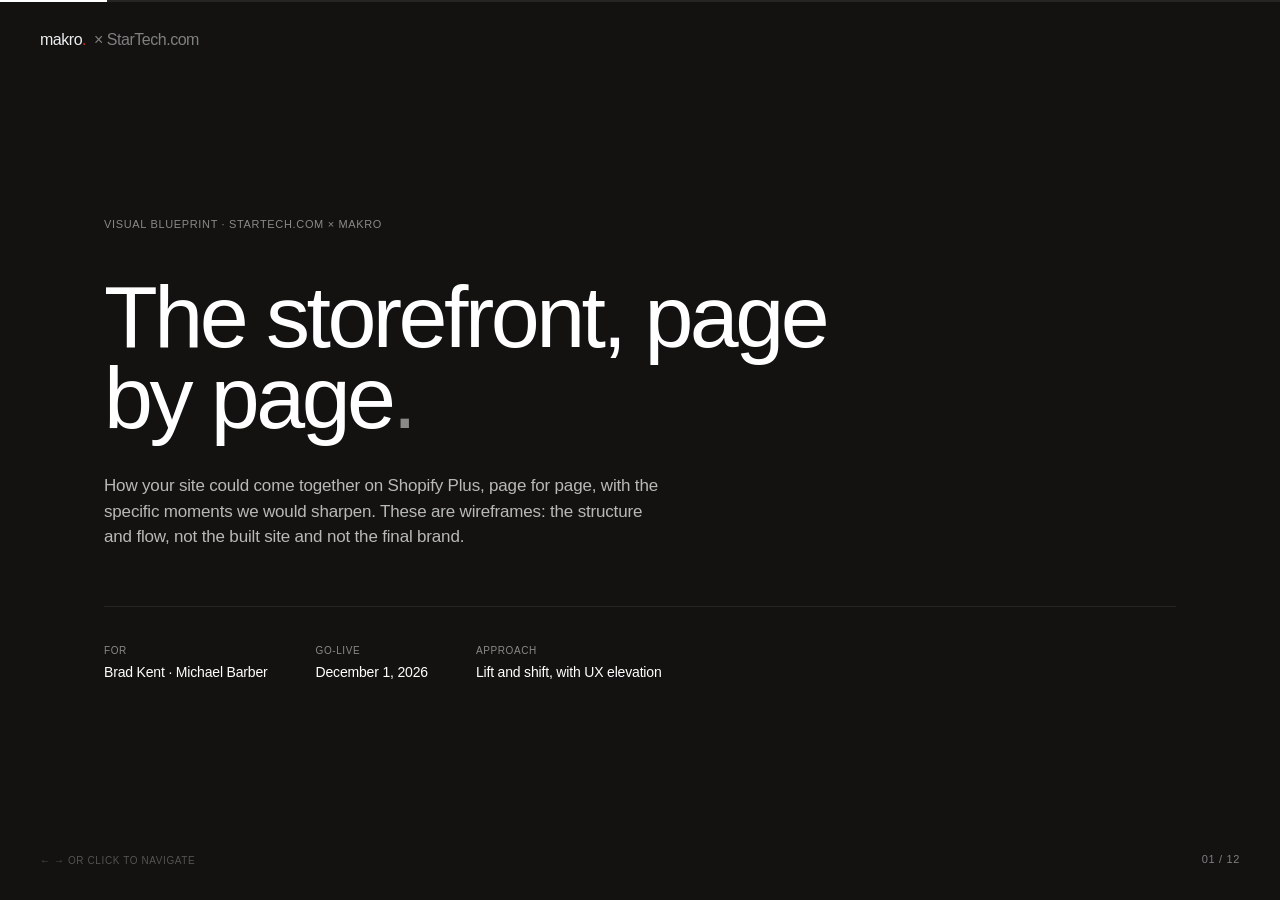
==== index.html @ 4f915ea7 "Add StarTech visual blueprint deck Interactive wireframe deck plus 9 wireframes and design-system CS" ====
<!DOCTYPE html>
<html lang="en">
<head>
<meta charset="UTF-8">
<meta name="viewport" content="width=device-width, initial-scale=1.0">
<title>StarTech.com × Makro · Visual Blueprint</title>
<style>
:root {
  --bg:#131210; --bg-elevated:#1c1a17;
  --light:#F5F2ED; --text:#FFFFFF; --text-90:rgba(255,255,255,.90); --text-70:rgba(255,255,255,.70); --text-50:rgba(255,255,255,.50); --text-30:rgba(255,255,255,.30);
  --text-dark:#131210; --text-dark-70:rgba(19,18,16,.70); --text-dark-50:rgba(19,18,16,.50);
  --line:rgba(255,255,255,.08); --line-strong:rgba(255,255,255,.15); --line-subtle:rgba(255,255,255,.04);
  --red:#E53935; --green:#4CAF50;
  --font:'PP Neue Montreal',-apple-system,BlinkMacSystemFont,'Helvetica Neue','Inter',sans-serif;
  --t-body-lg:1.0625rem; --t-body:1rem; --t-sm:.875rem; --t-xs:.75rem; --t-label:.6875rem; --t-h3:1.25rem; --t-display:clamp(2rem,4vw,3rem);
  --tr-hero:-0.04em; --tr-display:-0.03em; --tr-label:.06em; --tr-body:-0.011em; --lh-body:1.55; --r-sm:3px; --ease-out:cubic-bezier(0.16,1,0.3,1);
}
*,*::before,*::after{box-sizing:border-box;margin:0;padding:0;}
html,body{overflow:hidden;height:100vh;-webkit-font-smoothing:antialiased;}
body{font-family:var(--font);font-size:var(--t-body);line-height:var(--lh-body);letter-spacing:var(--tr-body);color:var(--text);background:var(--bg);}
.progress{position:fixed;top:0;left:0;right:0;height:2px;z-index:100;background:var(--line);}
.progress .fill{height:100%;background:var(--text);width:0%;transition:width 400ms var(--ease-out);}
.slide-num{position:fixed;bottom:32px;right:40px;font-size:var(--t-label);letter-spacing:var(--tr-label);text-transform:uppercase;color:var(--text-50);z-index:100;font-variant-numeric:tabular-nums;mix-blend-mode:difference;}
.nav-hint{position:fixed;bottom:32px;left:40px;font-size:10px;letter-spacing:var(--tr-label);text-transform:uppercase;color:var(--text-30);z-index:100;mix-blend-mode:difference;}
.logo-fixed{position:fixed;top:28px;left:40px;font-size:16px;font-weight:500;letter-spacing:var(--tr-display);z-index:100;color:var(--text);mix-blend-mode:difference;}
.logo-fixed .dot{color:var(--red);} .logo-fixed .client{color:var(--text-50);font-weight:400;margin-left:8px;}
.slide{position:fixed;inset:0;width:100vw;height:100vh;display:flex;opacity:0;pointer-events:none;transition:opacity 500ms var(--ease-out),transform 500ms var(--ease-out);transform:translateY(20px);overflow:hidden;}
.slide.active{opacity:1;pointer-events:auto;transform:translateY(0);}
.slide.dark{background:var(--bg);color:var(--text);}
.s-inner{width:100%;max-width:1200px;margin:0 auto;padding:60px 64px;display:flex;flex-direction:column;justify-content:center;}
.eyebrow{font-size:var(--t-label);letter-spacing:var(--tr-label);text-transform:uppercase;margin-bottom:24px;color:var(--text-50);}
.em{font-weight:400;color:var(--text-50);}
.hdr{font-size:clamp(1.75rem,3vw,2.5rem);font-weight:400;letter-spacing:var(--tr-display);line-height:1.15;max-width:30ch;}
.body-lg{font-size:var(--t-body-lg);color:var(--text-70);max-width:62ch;line-height:1.55;}
.tagrow{display:flex;gap:8px;flex-wrap:wrap;margin-top:6px;}
.chip{font-size:10px;letter-spacing:.03em;text-transform:uppercase;padding:5px 11px;border-radius:12px;border:1px solid var(--line-strong);color:var(--text-70);}
.chip.new{color:var(--red);border-color:rgba(229,57,53,.35);}
.cover .s-inner{gap:20px;} .cover h1{font-size:clamp(3rem,7vw,5.5rem);line-height:.92;letter-spacing:var(--tr-hero);font-weight:400;max-width:15ch;}
.cover .sub{font-size:var(--t-body-lg);line-height:1.5;color:var(--text-70);max-width:60ch;margin-top:14px;}
.cover .meta-row{display:flex;gap:48px;padding-top:36px;border-top:1px solid var(--line);margin-top:36px;flex-wrap:wrap;}
.cover .meta-row .m{display:flex;flex-direction:column;gap:4px;} .cover .meta-row .k{font-size:10px;letter-spacing:var(--tr-label);text-transform:uppercase;color:var(--text-50);} .cover .meta-row .v{font-size:var(--t-sm);color:var(--text);}
.pillars{display:grid;grid-template-columns:1fr 1fr 1fr;gap:1px;background:var(--line);border:1px solid var(--line);margin-top:8px;}
.pillars.two{grid-template-columns:1fr 1fr;}
.pillars .pillar{background:var(--bg);padding:26px 24px;display:flex;flex-direction:column;gap:12px;min-height:200px;}
.pillars .pillar .num{font-size:9px;letter-spacing:.1em;text-transform:uppercase;color:var(--red);}
.pillars .pillar h3{font-size:var(--t-h3);font-weight:500;line-height:1.2;}
.pillars .pillar p{font-size:var(--t-sm);color:var(--text-70);line-height:1.5;margin-top:auto;}
.wf{display:flex;flex-direction:column;gap:0;margin-top:8px;}
.wf .step{display:grid;grid-template-columns:110px 1fr;gap:20px;padding:13px 0;border-bottom:1px solid var(--line-subtle);}
.wf .step:last-child{border-bottom:none;}
.wf .step .n{font-size:var(--t-xs);color:var(--text-50);letter-spacing:var(--tr-label);text-transform:uppercase;padding-top:3px;}
.wf .step .txt{font-size:var(--t-sm);color:var(--text-90);line-height:1.5;} .wf .step .txt b{font-weight:500;color:var(--text);}
.wf .step.hero .txt b{color:var(--text);} .wf .step.hero .n{color:var(--red);}
/* sitemap */
.sitemap-grid{display:grid;grid-template-columns:repeat(4,1fr);gap:1px;background:var(--line);border:1px solid var(--line);margin-top:6px;}
.sm-col{background:var(--bg);padding:18px 18px 22px;display:flex;flex-direction:column;gap:11px;}
.sm-col h4{font-size:10px;letter-spacing:var(--tr-label);text-transform:uppercase;color:var(--red);}
.sm-col ul{list-style:none;display:flex;flex-direction:column;gap:6px;}
.sm-col li{font-size:var(--t-sm);color:var(--text-90);line-height:1.35;}
.sm-col li .nw{font-size:8.5px;letter-spacing:.06em;text-transform:uppercase;color:var(--red);border:1px solid rgba(229,57,53,.4);border-radius:8px;padding:1px 5px;margin-left:6px;}
.sm-col li .sub{color:var(--text-50);font-size:var(--t-xs);}
.sm-home{display:inline-flex;align-items:center;gap:10px;font-size:var(--t-sm);color:var(--text-70);margin-bottom:14px;} .sm-home b{color:var(--text);font-weight:500;}
/* journey (live scrollable wireframes) */
.journey-slide .s-inner{max-width:none;margin:0;padding:40px 0 26px 64px;height:100vh;justify-content:flex-start;}
.journey-slide .eyebrow{margin-bottom:12px;}
.journey-slide .hdr{margin-bottom:4px;}
.journey-hint{font-size:var(--t-xs);color:var(--text-50);margin:8px 0 16px;}
.journey-hint b{color:var(--text-90);font-weight:450;}
.journey{display:flex;gap:22px;overflow-x:auto;overflow-y:hidden;padding:0 64px 14px 0;height:calc(100vh - 200px);scrollbar-width:thin;scrollbar-color:var(--line-strong) transparent;}
.journey::-webkit-scrollbar{height:10px;}
.journey::-webkit-scrollbar-thumb{background:var(--line-strong);border-radius:6px;}
.journey::-webkit-scrollbar-track{background:transparent;}
.device{flex:0 0 1080px;min-width:0;max-width:1080px;display:flex;flex-direction:column;height:100%;}
.device .cap{display:flex;align-items:center;gap:12px;padding:0 4px 10px;}
.device .cap .step{width:22px;height:22px;border-radius:50%;border:1px solid var(--red);color:var(--red);display:flex;align-items:center;justify-content:center;font-size:11px;flex:0 0 auto;font-variant-numeric:tabular-nums;}
.device .cap .name{font-size:var(--t-sm);color:var(--text-90);font-weight:450;}
.device .cap .url{font-size:var(--t-xs);color:var(--text-50);}
.device .cap .tag{font-size:9px;letter-spacing:.06em;text-transform:uppercase;color:var(--red);border:1px solid rgba(229,57,53,.4);border-radius:8px;padding:1px 6px;margin-left:auto;}
.device .frame{flex:1;min-height:0;min-width:0;width:1080px;box-sizing:border-box;border:1px solid var(--line-strong);border-radius:8px;overflow:hidden;background:#f9f9f9;position:relative;}
/* render each page at true 1440px desktop width, then scale to fit the frame */
.device iframe{width:1440px;height:calc(100% / 0.75);border:0;display:block;background:#f9f9f9;transform:scale(0.75);transform-origin:top left;}
/* closing */
.closing .s-inner{gap:28px;align-items:flex-start;}
.closing h2{font-size:clamp(2.4rem,5vw,3.8rem);line-height:.98;letter-spacing:var(--tr-hero);font-weight:400;max-width:22ch;}
.closing .outcomes{display:flex;flex-direction:column;gap:0;margin-top:12px;border-top:1px solid var(--line);width:100%;}
.closing .outcomes .o{display:grid;grid-template-columns:48px 1fr;gap:20px;padding:15px 0;border-bottom:1px solid var(--line-subtle);}
.closing .outcomes .o .n{font-size:var(--t-xs);color:var(--text-50);letter-spacing:var(--tr-label);text-transform:uppercase;font-variant-numeric:tabular-nums;padding-top:3px;}
.closing .outcomes .o .txt{font-size:var(--t-body);color:var(--text-90);line-height:1.4;}
.closing .next{margin-top:26px;font-size:var(--t-sm);color:var(--text-50);padding-top:22px;border-top:1px solid var(--line);width:100%;}
</style>
</head>
<body>
<div class="progress"><div class="fill" id="progressFill"></div></div>
<div class="logo-fixed">makro<span class="dot">.</span><span class="client">× StarTech.com</span></div>
<div class="slide-num" id="slideNum">01 / 12</div>
<div class="nav-hint">← → or click to navigate</div>

<!-- 1 · COVER -->
<div class="slide dark cover active" data-slide="1"><div class="s-inner">
  <span class="eyebrow">Visual Blueprint · StarTech.com × Makro</span>
  <h1>The storefront, page by page<span class="em">.</span></h1>
  <p class="sub">How your site could come together on Shopify Plus, page for page, with the specific moments we would sharpen. These are wireframes: the structure and flow, not the built site and not the final brand.</p>
  <div class="meta-row">
    <div class="m"><span class="k">For</span><span class="v">Brad Kent · Michael Barber</span></div>
    <div class="m"><span class="k">Go-live</span><span class="v">December 1, 2026</span></div>
    <div class="m"><span class="k">Approach</span><span class="v">Lift and shift, with UX elevation</span></div>
  </div>
</div></div>

<!-- 2 · HOW TO READ -->
<div class="slide dark" data-slide="2"><div class="s-inner" style="gap:24px;">
  <span class="eyebrow">A quick word first</span>
  <h2 class="hdr">Wireframes, not the finished site.</h2>
  <p class="body-lg">These are the structure and flow of each page, not the built site and not the final design. Grey boxes stand in for product images, and the brand look comes later. The product names, specs and prices are pulled from your live site. Each page mirrors what you run today, and only a few moments are elevated.</p>
  <div class="tagrow"><span class="chip">Mirror the current page</span><span class="chip">Elevate only scoped moments</span><span class="chip new">Two net-new pages: search and compare</span></div>
</div></div>

<!-- 3 · SETTING THE STAGE -->
<div class="slide dark" data-slide="3"><div class="s-inner" style="gap:26px;">
  <span class="eyebrow">Setting the stage</span>
  <h2 class="hdr">Three inputs shaped every page.</h2>
  <div class="pillars">
    <div class="pillar"><span class="num">01 · The audit</span><h3>Your live site, read closely</h3><p>We reviewed startech.com page by page through a behavioral-UX lens, so every change answers a real friction, not a preference.</p></div>
    <div class="pillar"><span class="num">02 · The requirements</span><h3>The scope we are aligning on</h3><p>Each page reflects the business requirements you are reviewing, so the pages and the requirements stay in step as you sign them off.</p></div>
    <div class="pillar"><span class="num">03 · Ready to build</span><h3>These become the real store</h3><p>The wireframes sit on a working design system, so as the brand and content land they carry straight into the build, not throwaway sketches.</p></div>
  </div>
</div></div>

<!-- 4 · THE DISCIPLINE -->
<div class="slide dark" data-slide="4"><div class="s-inner" style="gap:24px;">
  <span class="eyebrow">The discipline</span>
  <h2 class="hdr">Lift and shift, not a rebuild.</h2>
  <p class="body-lg">We are not redrawing your site. Most of every page is exactly what you run today, rebuilt in the new system. We elevate only a few moments, the ones where a small change makes a real difference. Two things are genuinely new, because you do not have them today: a real search, and product compare.</p>
  <div class="tagrow"><span class="chip">Small changes, big difference</span><span class="chip">Nothing added that you do not have</span><span class="chip new">Search and compare are net-new</span></div>
</div></div>

<!-- 5 · SITEMAP -->
<div class="slide dark" data-slide="5"><div class="s-inner" style="gap:16px;max-width:1280px;">
  <span class="eyebrow">The launch site</span>
  <h2 class="hdr" style="max-width:40ch;">Your whole site, launching intact.</h2>
  <div class="sm-home"><b>Home</b> <span style="color:var(--text-50)">· global header, mega-menu, utility bar and footer wrap every page</span></div>
  <div class="sitemap-grid">
    <div class="sm-col"><h4>Shop</h4><ul><li>Category hubs</li><li>Collections <span class="sub">(product list)</span></li><li>Product page</li><li>Search <span class="nw">New</span></li><li>Compare <span class="nw">New</span></li></ul></div>
    <div class="sm-col"><h4>Buy &amp; B2B</h4><ul><li>Volume quote</li><li>Quick order pad</li><li>Where to buy</li><li>Become a partner</li><li>Cart &middot; Checkout</li></ul></div>
    <div class="sm-col"><h4>Account <span class="sub">(signed in)</span></h4><ul><li>Orders &amp; reorder</li><li>Saved lists</li><li>Addresses &amp; users</li><li>Net terms &amp; invoices</li><li>Employee store</li></ul></div>
    <div class="sm-col"><h4>Brands</h4><ul><li>Brand page &times; 6</li><li><span class="sub">shared template, CMS-editable</span></li></ul></div>
    <div class="sm-col"><h4>Support</h4><ul><li>Knowledge base</li><li>Drivers &amp; downloads</li><li>Contact</li><li>Returns (RMA)</li><li>Warranty &middot; FAQ</li></ul></div>
    <div class="sm-col"><h4>Company</h4><ul><li>Who we are</li><li>Sustainability</li><li>Learn / Blog</li><li>News</li></ul></div>
    <div class="sm-col"><h4>Markets</h4><ul><li>4 selling locales</li><li>22 browse locales</li><li>Where-to-buy path</li><li>Localized SEO redirects</li></ul></div>
    <div class="sm-col"><h4>Legal</h4><ul><li>Privacy</li><li>Terms</li><li>Cookies</li><li>Accessibility</li></ul></div>
  </div>
</div></div>

<!-- 6 · FLOWS OVERVIEW -->
<div class="slide dark" data-slide="6"><div class="s-inner" style="gap:24px;">
  <span class="eyebrow">How people move</span>
  <h2 class="hdr">Four ways buyers move through the site.</h2>
  <div class="pillars two">
    <div class="pillar"><span class="num">Flow 1 · about 70% of volume</span><h3>Find and buy</h3><p>Arrive, find the exact part by search or category, confirm it fits, add to cart, check out.</p></div>
    <div class="pillar"><span class="num">Flow 2 · the B2B lead</span><h3>Volume quote</h3><p>A business or reseller submits a bulk quote without an account, on one sector-aware form.</p></div>
    <div class="pillar"><span class="num">Flow 3 · the repeat buyer</span><h3>Bulk reorder</h3><p>A signed-in business buyer pastes a part-number list and orders in seconds.</p></div>
    <div class="pillar"><span class="num">Flow 4 · the browse markets</span><h3>Research, then reseller</h3><p>In the 22 non-selling markets, the buyer researches and is routed to an authorized reseller.</p></div>
  </div>
</div></div>

<!-- 7 · JOURNEY 1 -->
<div class="slide dark journey-slide" data-slide="7"><div class="s-inner">
  <span class="eyebrow">Flow 1 · Find and buy · about 70% of volume</span>
  <h2 class="hdr">From a problem to the right part.</h2>
  <div class="journey">
    <figure class="device"><figcaption class="cap"><span class="step">1</span><span class="name">Homepage</span><span class="url">/ home</span><span class="tag">lift</span></figcaption><div class="frame"><iframe data-src="wireframes/homepage.html" title="Homepage"></iframe></div></figure>
    <figure class="device"><figcaption class="cap"><span class="step">2</span><span class="name">Search</span><span class="url">/ search</span><span class="tag">new</span></figcaption><div class="frame"><iframe data-src="wireframes/search.html" title="Search"></iframe></div></figure>
    <figure class="device"><figcaption class="cap"><span class="step">3</span><span class="name">Category hub</span><span class="url">/ docking-stations-multiports</span><span class="tag">lift</span></figcaption><div class="frame"><iframe data-src="wireframes/category.html" title="Category hub"></iframe></div></figure>
    <figure class="device"><figcaption class="cap"><span class="step">4</span><span class="name">Product page</span><span class="url">/ dk31c2dhspd</span><span class="tag">lift</span></figcaption><div class="frame"><iframe data-src="wireframes/product.html" title="Product page"></iframe></div></figure>
    <figure class="device"><figcaption class="cap"><span class="step">5</span><span class="name">Compare</span><span class="url">/ compare</span><span class="tag">new</span></figcaption><div class="frame"><iframe data-src="wireframes/compare.html" title="Compare"></iframe></div></figure>
    <figure class="device"><figcaption class="cap"><span class="step">6</span><span class="name">Cart flyout</span><span class="url">add to cart</span><span class="tag">lift</span></figcaption><div class="frame"><iframe data-src="wireframes/cart-flyout.html" title="Cart flyout"></iframe></div></figure>
  </div>
</div></div>

<!-- 8 · JOURNEY 2 -->
<div class="slide dark journey-slide" data-slide="8"><div class="s-inner">
  <span class="eyebrow">Flow 2 · Volume quote · the B2B lead</span>
  <h2 class="hdr">One form, every kind of buyer.</h2>
  <div class="journey">
    <figure class="device"><figcaption class="cap"><span class="step">1</span><span class="name">Homepage</span><span class="url">the "Get a volume quote" path</span><span class="tag">lift</span></figcaption><div class="frame"><iframe data-src="wireframes/homepage.html" title="Homepage"></iframe></div></figure>
    <figure class="device"><figcaption class="cap"><span class="step">2</span><span class="name">Volume quote form</span><span class="url">/ volume-quote</span><span class="tag">lift</span></figcaption><div class="frame"><iframe data-src="wireframes/volume-quote.html" title="Volume quote form"></iframe></div></figure>
  </div>
</div></div>

<!-- 9 · JOURNEY 3 -->
<div class="slide dark journey-slide" data-slide="9"><div class="s-inner">
  <span class="eyebrow">Flow 3 · Bulk reorder · the repeat buyer</span>
  <h2 class="hdr">They know the part numbers.</h2>
  <div class="journey">
    <figure class="device"><figcaption class="cap"><span class="step">1</span><span class="name">Quick order pad</span><span class="url">/ quick-order</span><span class="tag">lift</span></figcaption><div class="frame"><iframe data-src="wireframes/quick-order.html" title="Quick order pad"></iframe></div></figure>
    <figure class="device"><figcaption class="cap"><span class="step">2</span><span class="name">Cart flyout</span><span class="url">matched lines added</span><span class="tag">lift</span></figcaption><div class="frame"><iframe data-src="wireframes/cart-flyout.html" title="Cart flyout"></iframe></div></figure>
  </div>
</div></div>

<!-- 10 · JOURNEY 4 -->
<div class="slide dark journey-slide" data-slide="10"><div class="s-inner">
  <span class="eyebrow">Flow 4 · Research, then reseller · the browse markets</span>
  <h2 class="hdr">Most markets buy from a reseller.</h2>
  <div class="journey">
    <figure class="device"><figcaption class="cap"><span class="step">1</span><span class="name">Product page</span><span class="url">/ dk31c2dhspd</span><span class="tag">lift</span></figcaption><div class="frame"><iframe data-src="wireframes/product.html" title="Product page"></iframe></div></figure>
    <figure class="device"><figcaption class="cap"><span class="step">2</span><span class="name">Where to buy</span><span class="url">/ where-to-buy</span><span class="tag">lift</span></figcaption><div class="frame"><iframe data-src="wireframes/where-to-buy.html" title="Where to buy"></iframe></div></figure>
  </div>
</div></div>

<!-- 11 · WHAT WE ELEVATED -->
<div class="slide dark" data-slide="11"><div class="s-inner" style="gap:20px;">
  <span class="eyebrow">In one view</span>
  <h2 class="hdr">Nine pages. Two new, the rest sharpened.</h2>
  <div class="wf" style="max-width:70ch;">
    <div class="step"><span class="n">Home</span><span class="txt">Search-led hero, B2B paths up in the nav, proof at the first action</span></div>
    <div class="step hero"><span class="n">Search</span><span class="txt"><b>Net-new.</b> Part-number-first, one product one result, in your list layout</span></div>
    <div class="step"><span class="n">Category</span><span class="txt">Cards first, marketing copy below</span></div>
    <div class="step"><span class="n">Product</span><span class="txt">Cleaner buy-box, per-warehouse stock, a clear compatibility line, add to compare</span></div>
    <div class="step hero"><span class="n">Compare</span><span class="txt"><b>Net-new.</b> Every spec shown, the differences highlighted</span></div>
    <div class="step"><span class="n">Cart</span><span class="txt">A slide-in drawer on add-to-cart, so you keep browsing</span></div>
    <div class="step"><span class="n">Quote</span><span class="txt">Request-type first, then only that path, with bulk entry</span></div>
    <div class="step"><span class="n">Reorder</span><span class="txt">Paste or upload, parse and price, add matched to cart</span></div>
    <div class="step"><span class="n">Where to buy</span><span class="txt">The reseller directory, faithful to today, reachable from every browse market</span></div>
  </div>
</div></div>

<!-- 12 · CLOSING -->
<div class="slide dark closing" data-slide="12"><div class="s-inner">
  <span class="eyebrow">From here</span>
  <h2>Confirm the pages, and we move to design and build.</h2>
  <div class="outcomes">
    <div class="o"><span class="n">01</span><span class="txt">Walk the nine pages and the four flows, and tell us where a page should read differently.</span></div>
    <div class="o"><span class="n">02</span><span class="txt">Confirm the two net-new pages, search and compare, as the moments to invest in.</span></div>
    <div class="o"><span class="n">03</span><span class="txt">On sign-off, these hand to design for the brand, then into the build.</span></div>
  </div>
  <p class="next">Send your reactions on any page, and we fold them in before design begins.</p>
</div></div>

<script>
const slides=document.querySelectorAll('.slide');const total=slides.length;let current=0;
function loadFrames(slide){slide.querySelectorAll('iframe[data-src]').forEach(f=>{if(!f.getAttribute('src')){f.setAttribute('src',f.getAttribute('data-src'));}});}
function goTo(idx){if(idx<0||idx>=total)return;slides[current].classList.remove('active');current=idx;slides[current].classList.add('active');loadFrames(slides[current]);
document.getElementById('slideNum').textContent=String(current+1).padStart(2,'0')+' / '+String(total).padStart(2,'0');
document.getElementById('progressFill').style.width=((current+1)/total*100)+'%';}
document.addEventListener('keydown',(e)=>{if(e.key==='ArrowRight'){e.preventDefault();goTo(current+1);}if(e.key==='ArrowLeft'){e.preventDefault();goTo(current-1);}if(e.key==='ArrowDown'){e.preventDefault();goTo(current+1);}if(e.key==='ArrowUp'){e.preventDefault();goTo(current-1);}});
document.addEventListener('click',(e)=>{if(e.target.closest('a')||e.target.closest('.journey'))return;const x=e.clientX;if(x>window.innerWidth*0.5)goTo(current+1);else goTo(current-1);});
document.getElementById('slideNum').textContent='01 / '+String(total).padStart(2,'0');
document.getElementById('progressFill').style.width=(1/total*100)+'%';
loadFrames(document.querySelector('.slide.active')||slides[0]);
</script>
</body>
</html>
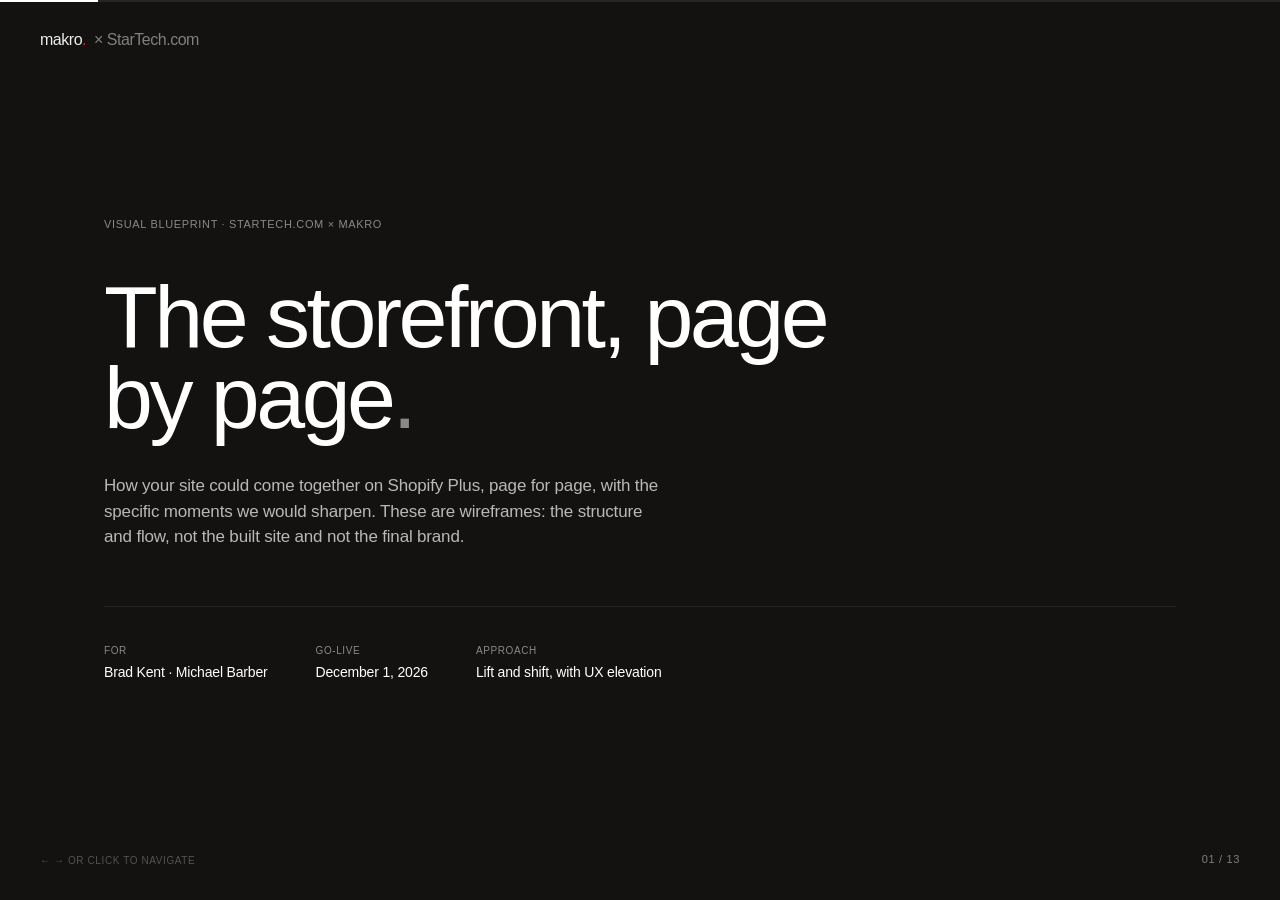
==== commit ecf211a6: "Deck: add From your review slide (hero campaign carousel + family PDP) Co-Authored-By: Claude Opus 4" ====
--- a/index.html
+++ b/index.html
@@ -79,6 +79,11 @@
 .device .frame{flex:1;min-height:0;min-width:0;width:1080px;box-sizing:border-box;border:1px solid var(--line-strong);border-radius:8px;overflow:hidden;background:#f9f9f9;position:relative;}
 /* render each page at true 1440px desktop width, then scale to fit the frame */
 .device iframe{width:1440px;height:calc(100% / 0.75);border:0;display:block;background:#f9f9f9;transform:scale(0.75);transform-origin:top left;}
+/* review variant: two pages side by side, sized to fit the slide (also fits the PDF) */
+.journey.review{overflow-x:hidden;}
+.journey.review .device{flex:0 0 540px;max-width:540px;}
+.journey.review .frame{width:540px;}
+.journey.review iframe{transform:scale(0.375);height:calc(100% / 0.375);}
 /* closing */
 .closing .s-inner{gap:28px;align-items:flex-start;}
 .closing h2{font-size:clamp(2.4rem,5vw,3.8rem);line-height:.98;letter-spacing:var(--tr-hero);font-weight:400;max-width:22ch;}
@@ -142,7 +147,7 @@
   <div class="sitemap-grid">
     <div class="sm-col"><h4>Shop</h4><ul><li>Category hubs</li><li>Collections <span class="sub">(product list)</span></li><li>Product page</li><li>Search <span class="nw">New</span></li><li>Compare <span class="nw">New</span></li></ul></div>
     <div class="sm-col"><h4>Buy &amp; B2B</h4><ul><li>Volume quote</li><li>Quick order pad</li><li>Where to buy</li><li>Become a partner</li><li>Cart &middot; Checkout</li></ul></div>
-    <div class="sm-col"><h4>Account <span class="sub">(signed in)</span></h4><ul><li>Orders &amp; reorder</li><li>Saved lists</li><li>Addresses &amp; users</li><li>Net terms &amp; invoices</li><li>Employee store</li></ul></div>
+    <div class="sm-col"><h4>Account <span class="sub">(signed in)</span></h4><ul><li>Orders &amp; reorder</li><li>Saved lists</li><li>Addresses &amp; users</li><li>Net terms &amp; invoices</li><li>Product change notices</li><li>Employee store</li></ul></div>
     <div class="sm-col"><h4>Brands</h4><ul><li>Brand page &times; 6</li><li><span class="sub">shared template, CMS-editable</span></li></ul></div>
     <div class="sm-col"><h4>Support</h4><ul><li>Knowledge base</li><li>Drivers &amp; downloads</li><li>Contact</li><li>Returns (RMA)</li><li>Warranty &middot; FAQ</li></ul></div>
     <div class="sm-col"><h4>Company</h4><ul><li>Who we are</li><li>Sustainability</li><li>Learn / Blog</li><li>News</li></ul></div>
@@ -202,7 +207,7 @@
   <span class="eyebrow">Flow 4 · Research, then reseller · the browse markets</span>
   <h2 class="hdr">Most markets buy from a reseller.</h2>
   <div class="journey">
-    <figure class="device"><figcaption class="cap"><span class="step">1</span><span class="name">Product page</span><span class="url">/ dk31c2dhspd</span><span class="tag">lift</span></figcaption><div class="frame"><iframe data-src="wireframes/product.html" title="Product page"></iframe></div></figure>
+    <figure class="device"><figcaption class="cap"><span class="step">1</span><span class="name">Product page</span><span class="url">browse market · where-to-buy only</span><span class="tag">lift</span></figcaption><div class="frame"><iframe data-src="wireframes/product-browse.html" title="Product page (browse market)"></iframe></div></figure>
     <figure class="device"><figcaption class="cap"><span class="step">2</span><span class="name">Where to buy</span><span class="url">/ where-to-buy</span><span class="tag">lift</span></figcaption><div class="frame"><iframe data-src="wireframes/where-to-buy.html" title="Where to buy"></iframe></div></figure>
   </div>
 </div></div>
@@ -212,7 +217,7 @@
   <span class="eyebrow">In one view</span>
   <h2 class="hdr">Nine pages. Two new, the rest sharpened.</h2>
   <div class="wf" style="max-width:70ch;">
-    <div class="step"><span class="n">Home</span><span class="txt">Search-led hero, B2B paths up in the nav, proof at the first action</span></div>
+    <div class="step"><span class="n">Home</span><span class="txt">Permanent search-led hero with a campaign carousel, storytelling paths lead, categories below</span></div>
     <div class="step hero"><span class="n">Search</span><span class="txt"><b>Net-new.</b> Part-number-first, one product one result, in your list layout</span></div>
     <div class="step"><span class="n">Category</span><span class="txt">Cards first, marketing copy below</span></div>
     <div class="step"><span class="n">Product</span><span class="txt">Cleaner buy-box, per-warehouse stock, a clear compatibility line, add to compare</span></div>
@@ -224,8 +229,19 @@
   </div>
 </div></div>
 
-<!-- 12 · CLOSING -->
-<div class="slide dark closing" data-slide="12"><div class="s-inner">
+<!-- 12 · FROM YOUR REVIEW -->
+<div class="slide dark journey-slide" data-slide="12"><div class="s-inner">
+  <span class="eyebrow">From your review</span>
+  <h2 class="hdr">Two things you raised, folded in.</h2>
+  <p class="journey-hint">The <b>hero</b> keeps one permanent headline and adds a campaign carousel that can change by market. The <b>product template</b> flexes from a single SKU to a whole family, length and color on one page.</p>
+  <div class="journey review">
+    <figure class="device"><figcaption class="cap"><span class="step">1</span><span class="name">Homepage hero</span><span class="url">permanent H1 · rotating campaigns</span><span class="tag">new</span></figcaption><div class="frame"><iframe data-src="wireframes/homepage.html" title="Homepage hero"></iframe></div></figure>
+    <figure class="device"><figcaption class="cap"><span class="step">2</span><span class="name">Product family</span><span class="url">/ cat6a · length + color</span><span class="tag">new</span></figcaption><div class="frame"><iframe data-src="wireframes/product-family.html" title="Product family"></iframe></div></figure>
+  </div>
+</div></div>
+
+<!-- 13 · CLOSING -->
+<div class="slide dark closing" data-slide="13"><div class="s-inner">
   <span class="eyebrow">From here</span>
   <h2>Confirm the pages, and we move to design and build.</h2>
   <div class="outcomes">
